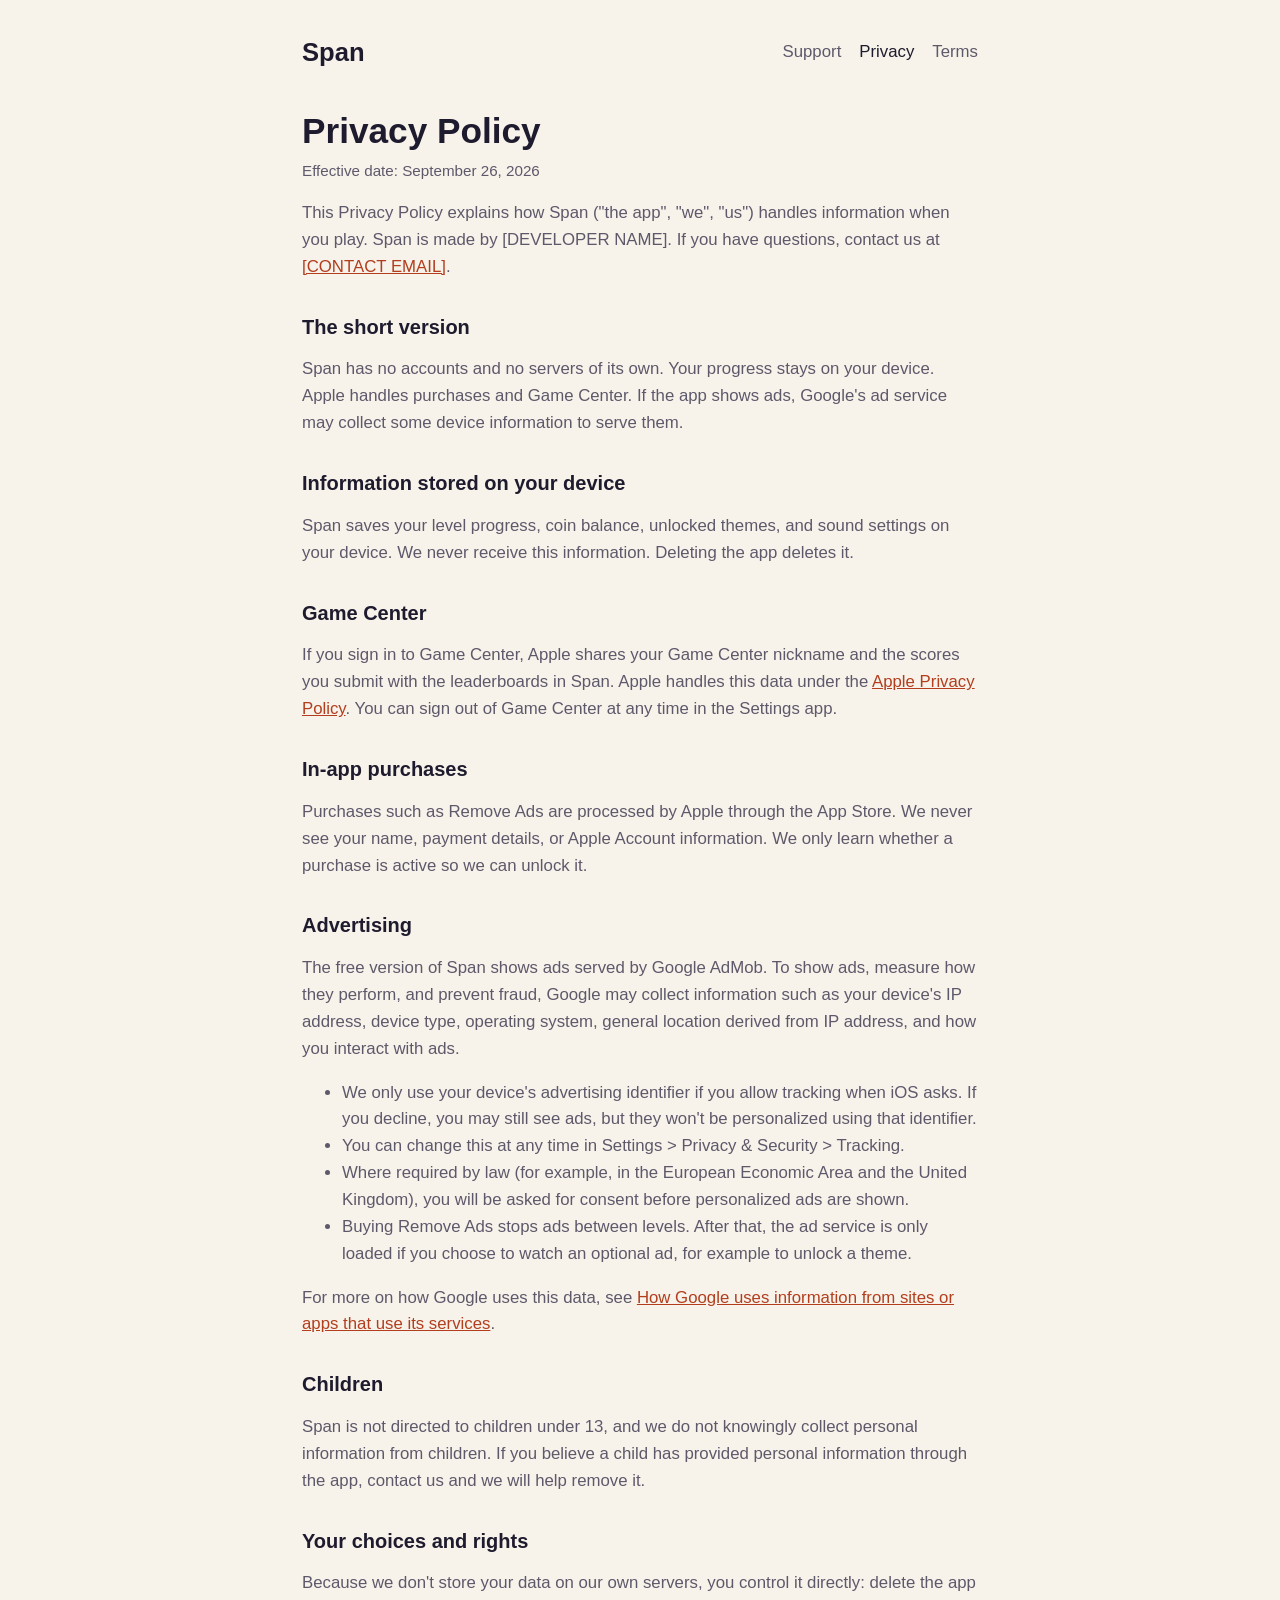
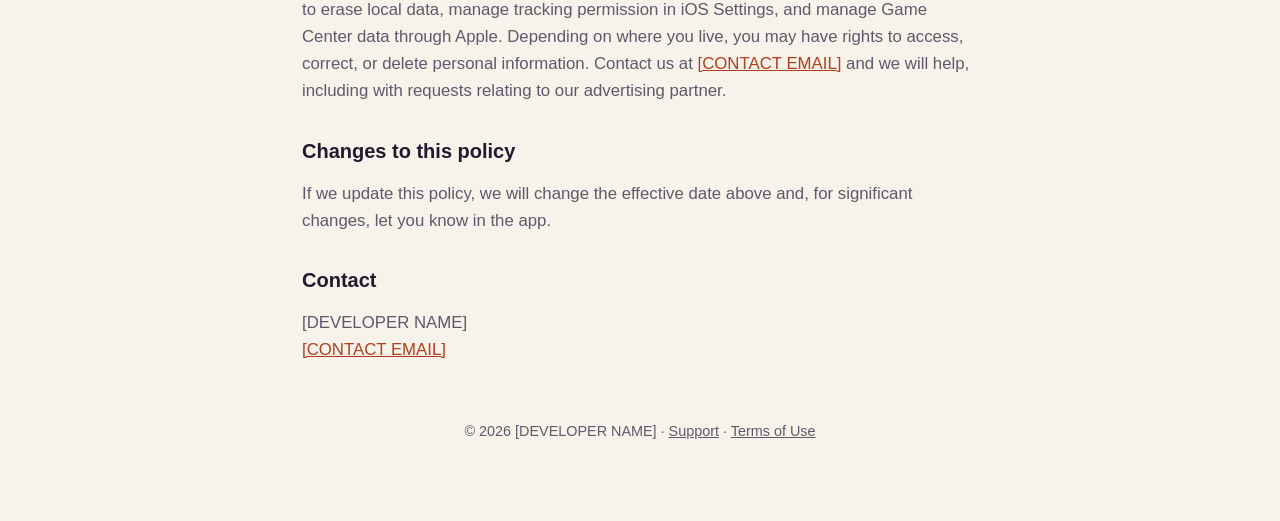
==== privacy.html @ 0a7c3360 "Add files via upload" ====
<!DOCTYPE html>
<html lang="en">
<head>
    <meta charset="utf-8">
    <meta name="viewport" content="width=device-width, initial-scale=1">
    <title>Privacy Policy · Span</title>
    <link rel="icon" href="icon.png">
    <link rel="apple-touch-icon" href="apple-touch-icon.png">
    <link rel="stylesheet" href="style.css">
</head>
<body>
<main>
    <nav>
        <a class="brand" href="./">Span</a>
        <a href="support.html">Support</a>
        <a href="privacy.html" aria-current="page">Privacy</a>
        <a href="terms.html">Terms</a>
    </nav>

    <h1>Privacy Policy</h1>
    <p class="effective">Effective date: September 26, 2026</p>

    <p>This Privacy Policy explains how Span ("the app", "we", "us") handles information when you play. Span is made by [DEVELOPER NAME]. If you have questions, contact us at <a href="mailto:[CONTACT EMAIL]">[CONTACT EMAIL]</a>.</p>

    <h2>The short version</h2>
    <p>Span has no accounts and no servers of its own. Your progress stays on your device. Apple handles purchases and Game Center. If the app shows ads, Google's ad service may collect some device information to serve them.</p>

    <h2>Information stored on your device</h2>
    <p>Span saves your level progress, coin balance, unlocked themes, and sound settings on your device. We never receive this information. Deleting the app deletes it.</p>

    <h2>Game Center</h2>
    <p>If you sign in to Game Center, Apple shares your Game Center nickname and the scores you submit with the leaderboards in Span. Apple handles this data under the <a href="https://www.apple.com/legal/privacy/">Apple Privacy Policy</a>. You can sign out of Game Center at any time in the Settings app.</p>

    <h2>In-app purchases</h2>
    <p>Purchases such as Remove Ads are processed by Apple through the App Store. We never see your name, payment details, or Apple Account information. We only learn whether a purchase is active so we can unlock it.</p>

    <h2>Advertising</h2>
    <p>The free version of Span shows ads served by Google AdMob. To show ads, measure how they perform, and prevent fraud, Google may collect information such as your device's IP address, device type, operating system, general location derived from IP address, and how you interact with ads.</p>
    <ul>
        <li>We only use your device's advertising identifier if you allow tracking when iOS asks. If you decline, you may still see ads, but they won't be personalized using that identifier.</li>
        <li>You can change this at any time in Settings &gt; Privacy &amp; Security &gt; Tracking.</li>
        <li>Where required by law (for example, in the European Economic Area and the United Kingdom), you will be asked for consent before personalized ads are shown.</li>
        <li>Buying Remove Ads stops ads between levels. After that, the ad service is only loaded if you choose to watch an optional ad, for example to unlock a theme.</li>
    </ul>
    <p>For more on how Google uses this data, see <a href="https://policies.google.com/technologies/partner-sites">How Google uses information from sites or apps that use its services</a>.</p>

    <h2>Children</h2>
    <p>Span is not directed to children under 13, and we do not knowingly collect personal information from children. If you believe a child has provided personal information through the app, contact us and we will help remove it.</p>

    <h2>Your choices and rights</h2>
    <p>Because we don't store your data on our own servers, you control it directly: delete the app to erase local data, manage tracking permission in iOS Settings, and manage Game Center data through Apple. Depending on where you live, you may have rights to access, correct, or delete personal information. Contact us at <a href="mailto:[CONTACT EMAIL]">[CONTACT EMAIL]</a> and we will help, including with requests relating to our advertising partner.</p>

    <h2>Changes to this policy</h2>
    <p>If we update this policy, we will change the effective date above and, for significant changes, let you know in the app.</p>

    <h2>Contact</h2>
    <p>[DEVELOPER NAME]<br><a href="mailto:[CONTACT EMAIL]">[CONTACT EMAIL]</a></p>

    <footer>
        <p>&copy; 2026 [DEVELOPER NAME] · <a href="support.html">Support</a> · <a href="terms.html">Terms of Use</a></p>
    </footer>
</main>
</body>
</html>
---- style.css ----
/* Matches the app's Classic theme. */

@font-face {
    font-family: "Fredoka";
    src: url("fonts/Fredoka.ttf") format("truetype");
    font-weight: 300 700;
    font-display: swap;
}

:root {
    --background: #F7F3EA;
    --surface: #FFFCF5;
    --hairline: #E6DFD1;
    --ink: #1F1B2E;
    --body: #5E586B;
    --accent: #FF6A45;
    --link: #B23E1E;
    color-scheme: light dark;
}

@media (prefers-color-scheme: dark) {
    :root {
        --background: #15131F;
        --surface: #1F1C2B;
        --hairline: #2F2B3D;
        --ink: #F4EFE6;
        --body: #B3ACC2;
        --accent: #FF8262;
        --link: #FF9A7E;
    }
}

* { box-sizing: border-box; }

body {
    margin: 0;
    background: var(--background);
    color: var(--body);
    font-family: "Fredoka", -apple-system, BlinkMacSystemFont, "Helvetica Neue", sans-serif;
    font-size: 1.05rem;
    line-height: 1.6;
}

main {
    max-width: 720px;
    margin: 0 auto;
    padding: 32px 22px 64px;
}

nav {
    display: flex;
    align-items: center;
    gap: 18px;
    flex-wrap: wrap;
    margin-bottom: 36px;
}

nav .brand {
    font-size: 1.6rem;
    font-weight: 700;
    color: var(--ink);
    text-decoration: none;
    margin-right: auto;
}

nav a {
    color: var(--body);
    font-weight: 500;
    text-decoration: none;
}

nav a:hover, nav a[aria-current="page"] { color: var(--ink); }

h1, h2, h3 { color: var(--ink); line-height: 1.25; }
h1 { font-size: 2.2rem; margin: 0 0 6px; }
h2 { font-size: 1.25rem; margin: 34px 0 8px; }
h3 { font-size: 1.05rem; margin: 22px 0 4px; }

a { color: var(--link); }

.effective { margin-top: 0; font-size: 0.95rem; }

.card {
    background: var(--surface);
    border: 1px solid var(--hairline);
    border-radius: 26px;
    padding: 22px 24px;
    margin: 22px 0;
}

.hero {
    text-align: center;
    padding: 20px 0 10px;
}

.hero h1 { font-size: 3.4rem; letter-spacing: -1px; }

.hero .threads {
    display: block;
    margin: 4px auto 18px;
}

.hero p { font-size: 1.2rem; margin: 0 auto; max-width: 30em; }

.button {
    display: inline-block;
    margin-top: 10px;
    padding: 12px 26px;
    border-radius: 22px;
    background: var(--accent);
    color: #FFFFFF;
    font-weight: 600;
    text-decoration: none;
    box-shadow: 0 5px 0 #D84F2E;
}

.app-icon {
    display: block;
    width: 128px;
    height: 128px;
    margin: 0 auto 18px;
    border-radius: 28px;
    box-shadow: 0 12px 30px rgba(31, 27, 46, 0.18);
}

.features {
    display: grid;
    grid-template-columns: repeat(auto-fit, minmax(200px, 1fr));
    gap: 14px;
    margin: 28px 0;
}

.features .card { margin: 0; }
.features h3 { margin-top: 0; }
.features p { margin-bottom: 0; font-size: 0.98rem; }

.faq details {
    background: var(--surface);
    border: 1px solid var(--hairline);
    border-radius: 18px;
    padding: 14px 18px;
    margin: 10px 0;
}

.faq summary {
    color: var(--ink);
    font-weight: 600;
    cursor: pointer;
}

.faq details p { margin: 10px 0 2px; }

kbd {
    font-family: inherit;
    font-size: 0.9em;
    padding: 1px 7px;
    border: 1px solid var(--hairline);
    border-bottom-width: 3px;
    border-radius: 7px;
    background: var(--surface);
    color: var(--ink);
}

footer {
    margin-top: 56px;
    font-size: 0.9rem;
    text-align: center;
}

footer a { color: var(--body); }
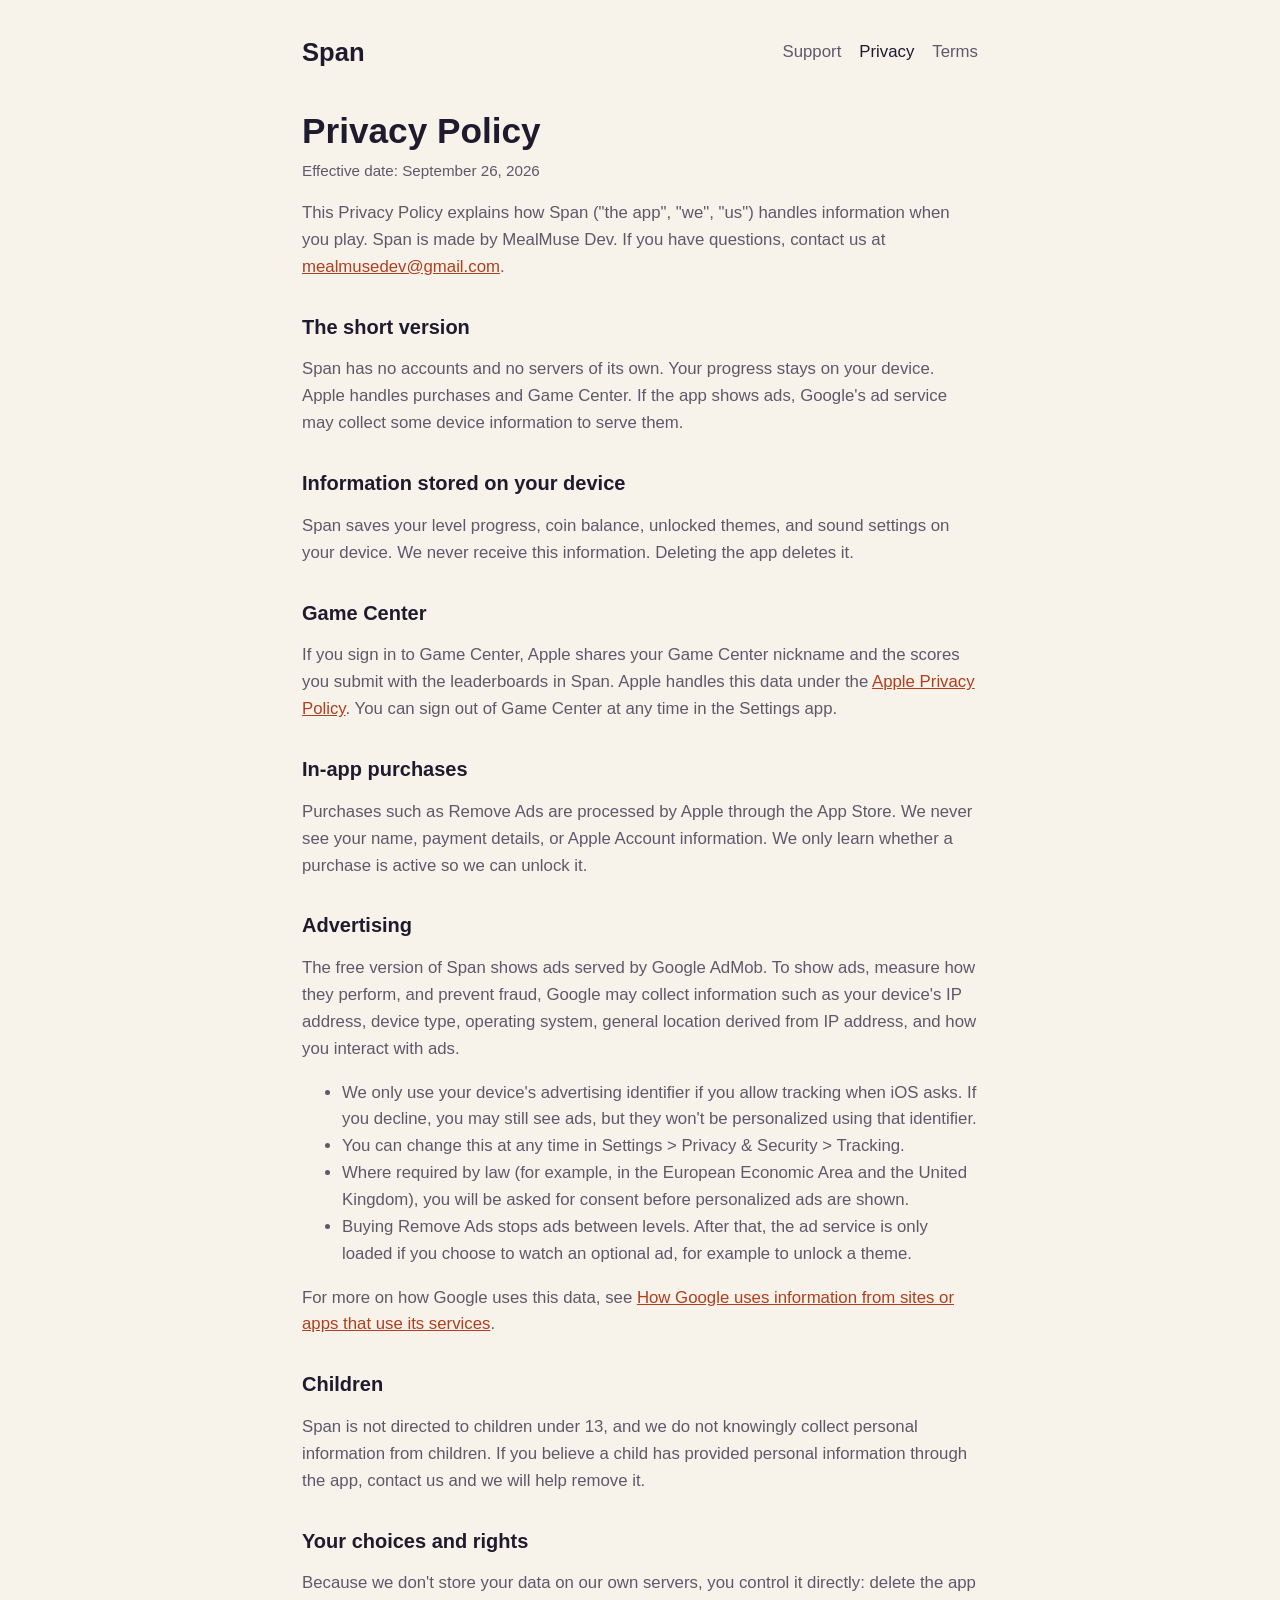
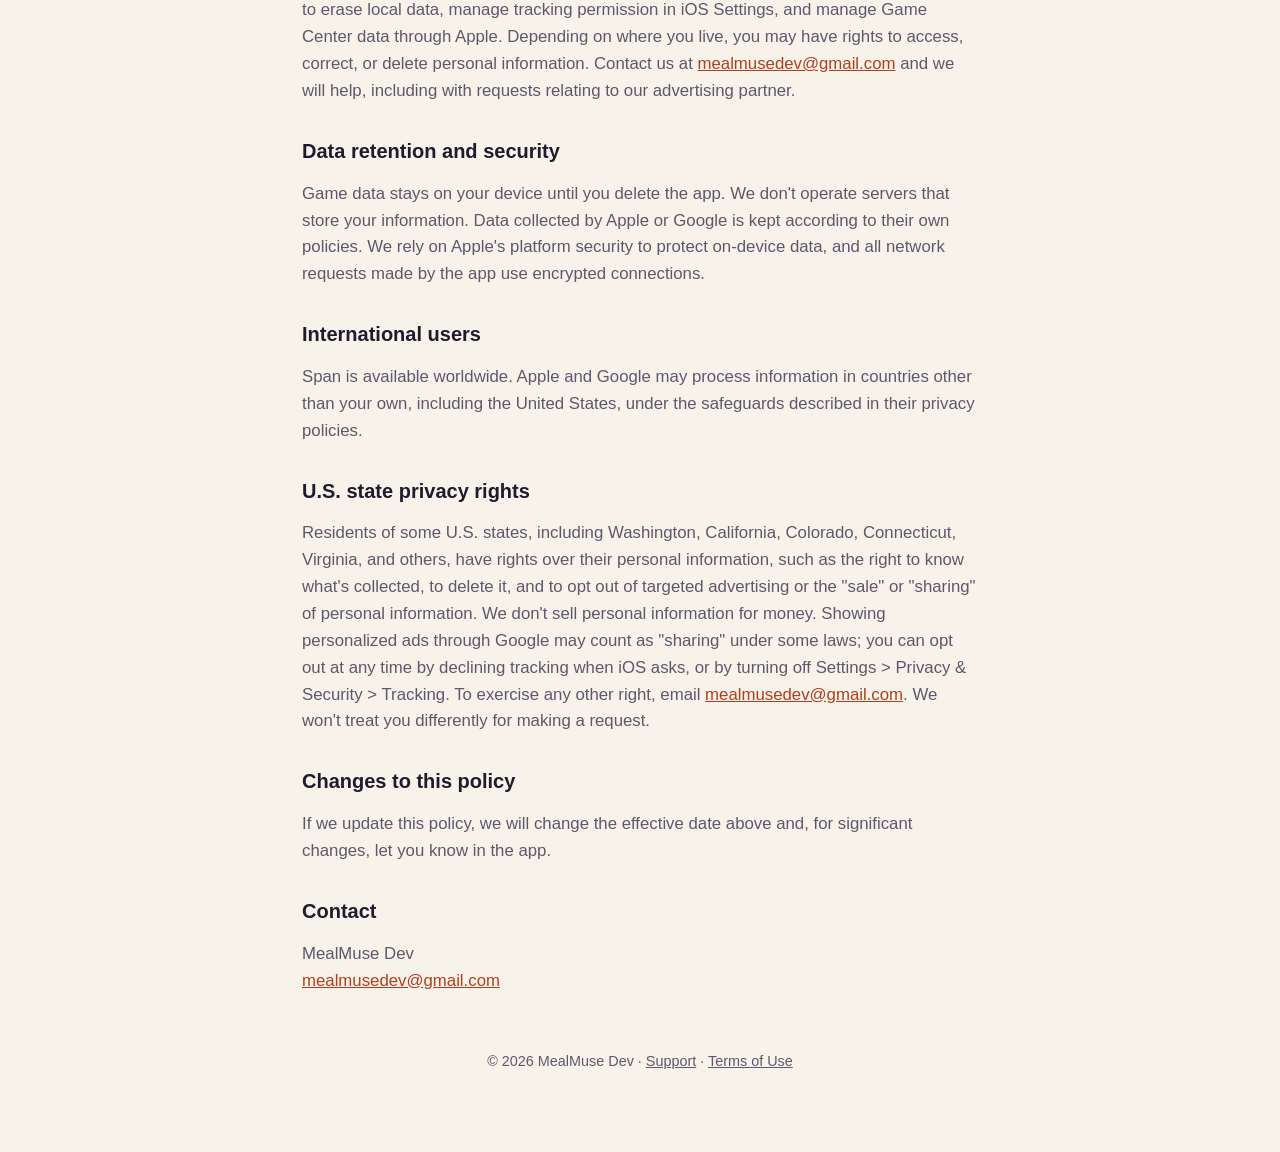
==== commit 3dafd8d9: "Add files via upload" ====
--- a/privacy.html
+++ b/privacy.html
@@ -20,7 +20,7 @@
     <h1>Privacy Policy</h1>
     <p class="effective">Effective date: September 26, 2026</p>
 
-    <p>This Privacy Policy explains how Span ("the app", "we", "us") handles information when you play. Span is made by [DEVELOPER NAME]. If you have questions, contact us at <a href="mailto:[CONTACT EMAIL]">[CONTACT EMAIL]</a>.</p>
+    <p>This Privacy Policy explains how Span ("the app", "we", "us") handles information when you play. Span is made by MealMuse Dev. If you have questions, contact us at <a href="mailto:mealmusedev@gmail.com">mealmusedev@gmail.com</a>.</p>
 
     <h2>The short version</h2>
     <p>Span has no accounts and no servers of its own. Your progress stays on your device. Apple handles purchases and Game Center. If the app shows ads, Google's ad service may collect some device information to serve them.</p>
@@ -48,16 +48,25 @@
     <p>Span is not directed to children under 13, and we do not knowingly collect personal information from children. If you believe a child has provided personal information through the app, contact us and we will help remove it.</p>
 
     <h2>Your choices and rights</h2>
-    <p>Because we don't store your data on our own servers, you control it directly: delete the app to erase local data, manage tracking permission in iOS Settings, and manage Game Center data through Apple. Depending on where you live, you may have rights to access, correct, or delete personal information. Contact us at <a href="mailto:[CONTACT EMAIL]">[CONTACT EMAIL]</a> and we will help, including with requests relating to our advertising partner.</p>
+    <p>Because we don't store your data on our own servers, you control it directly: delete the app to erase local data, manage tracking permission in iOS Settings, and manage Game Center data through Apple. Depending on where you live, you may have rights to access, correct, or delete personal information. Contact us at <a href="mailto:mealmusedev@gmail.com">mealmusedev@gmail.com</a> and we will help, including with requests relating to our advertising partner.</p>
+
+    <h2>Data retention and security</h2>
+    <p>Game data stays on your device until you delete the app. We don't operate servers that store your information. Data collected by Apple or Google is kept according to their own policies. We rely on Apple's platform security to protect on-device data, and all network requests made by the app use encrypted connections.</p>
+
+    <h2>International users</h2>
+    <p>Span is available worldwide. Apple and Google may process information in countries other than your own, including the United States, under the safeguards described in their privacy policies.</p>
+
+    <h2>U.S. state privacy rights</h2>
+    <p>Residents of some U.S. states, including Washington, California, Colorado, Connecticut, Virginia, and others, have rights over their personal information, such as the right to know what's collected, to delete it, and to opt out of targeted advertising or the "sale" or "sharing" of personal information. We don't sell personal information for money. Showing personalized ads through Google may count as "sharing" under some laws; you can opt out at any time by declining tracking when iOS asks, or by turning off Settings &gt; Privacy &amp; Security &gt; Tracking. To exercise any other right, email <a href="mailto:mealmusedev@gmail.com">mealmusedev@gmail.com</a>. We won't treat you differently for making a request.</p>
 
     <h2>Changes to this policy</h2>
     <p>If we update this policy, we will change the effective date above and, for significant changes, let you know in the app.</p>
 
     <h2>Contact</h2>
-    <p>[DEVELOPER NAME]<br><a href="mailto:[CONTACT EMAIL]">[CONTACT EMAIL]</a></p>
+    <p>MealMuse Dev<br><a href="mailto:mealmusedev@gmail.com">mealmusedev@gmail.com</a></p>
 
     <footer>
-        <p>&copy; 2026 [DEVELOPER NAME] · <a href="support.html">Support</a> · <a href="terms.html">Terms of Use</a></p>
+        <p>&copy; 2026 MealMuse Dev · <a href="support.html">Support</a> · <a href="terms.html">Terms of Use</a></p>
     </footer>
 </main>
 </body>
